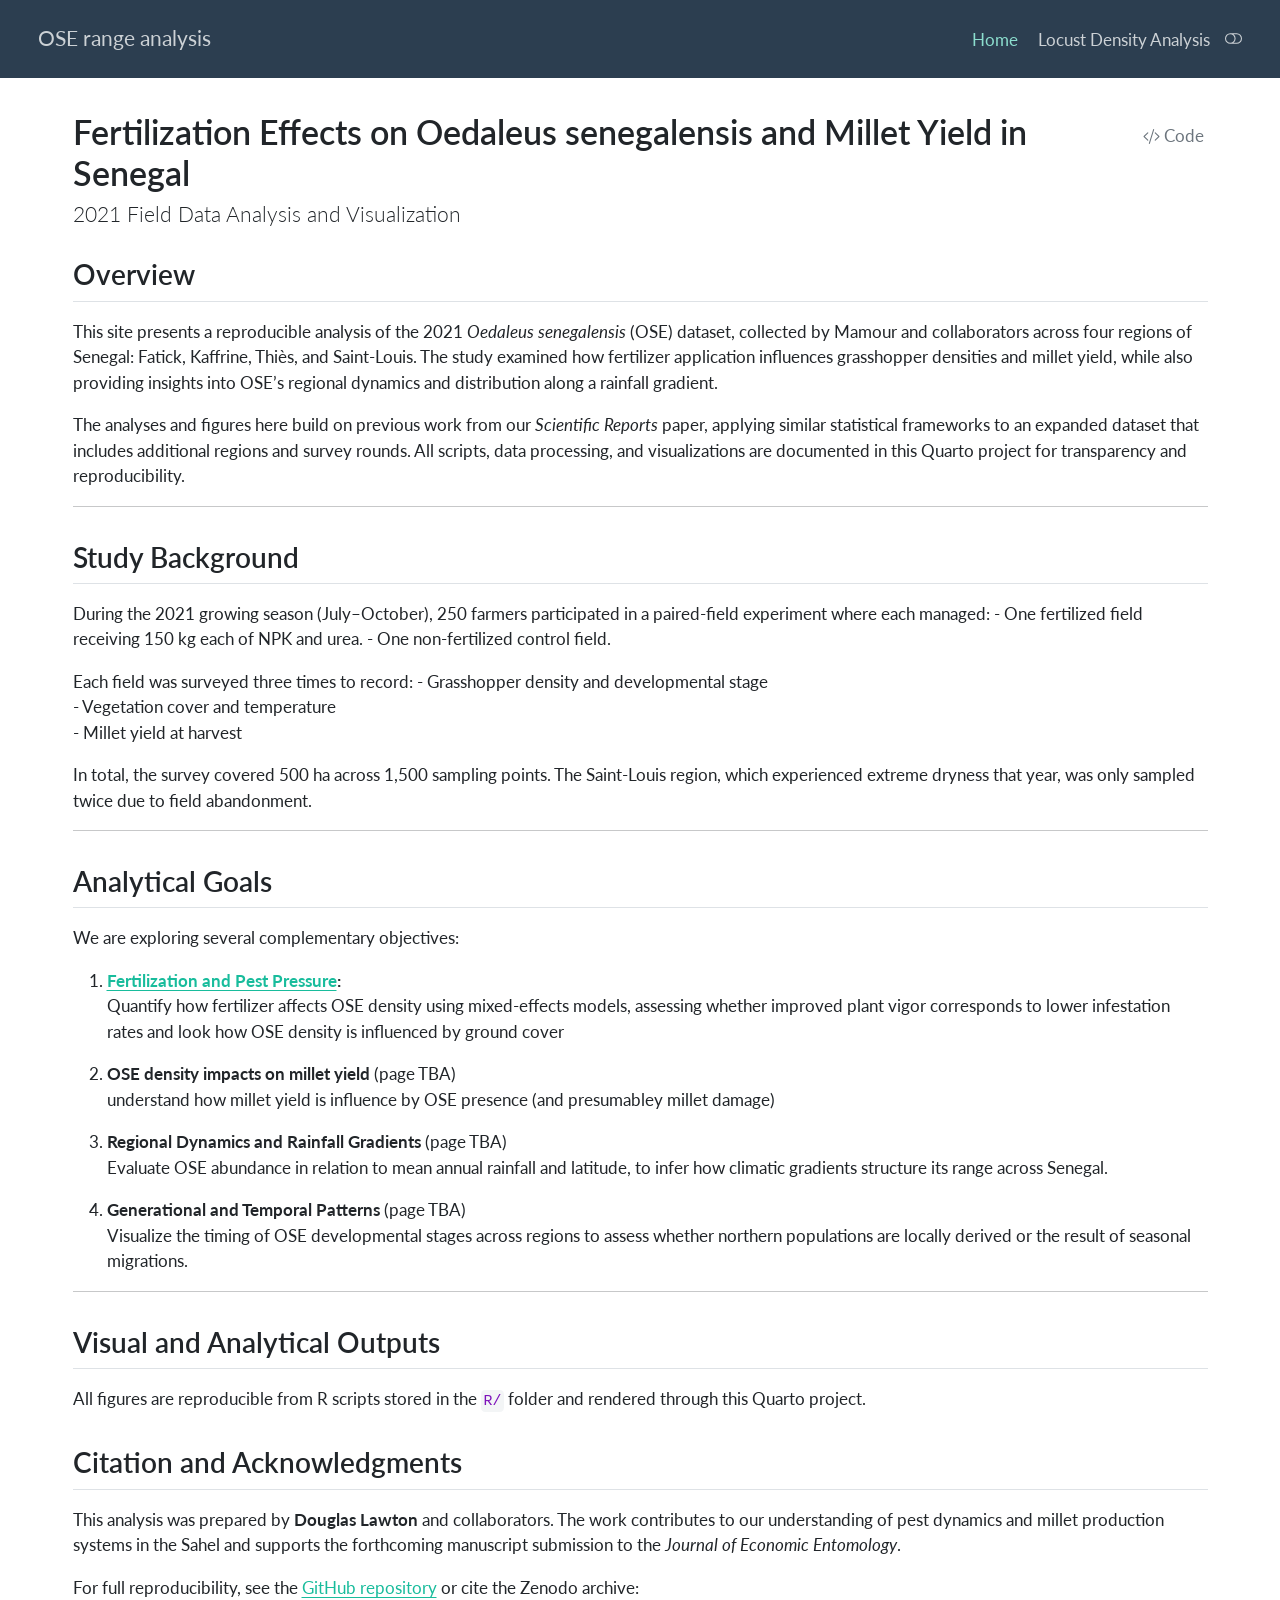
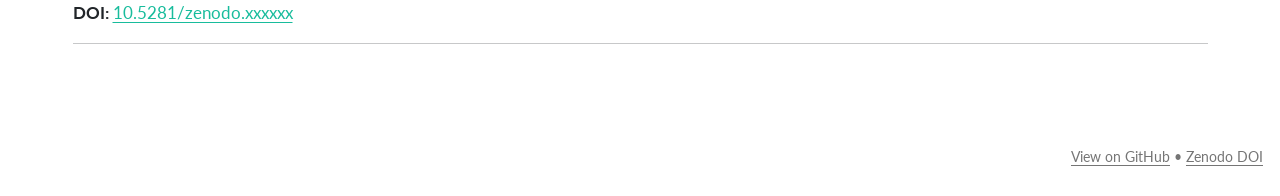
==== index.html @ 30ca5d44 "deploy: 63b0f845872b138d04b19050a81997690f4b0349" ====
<html xmlns="http://www.w3.org/1999/xhtml">    
  <head>      
    <title>Redirect to R/index.html</title>      
    <meta http-equiv="refresh" content="0;URL='R/index.html'" />    
  </head>    
  <body> 
  </body>  
</html>
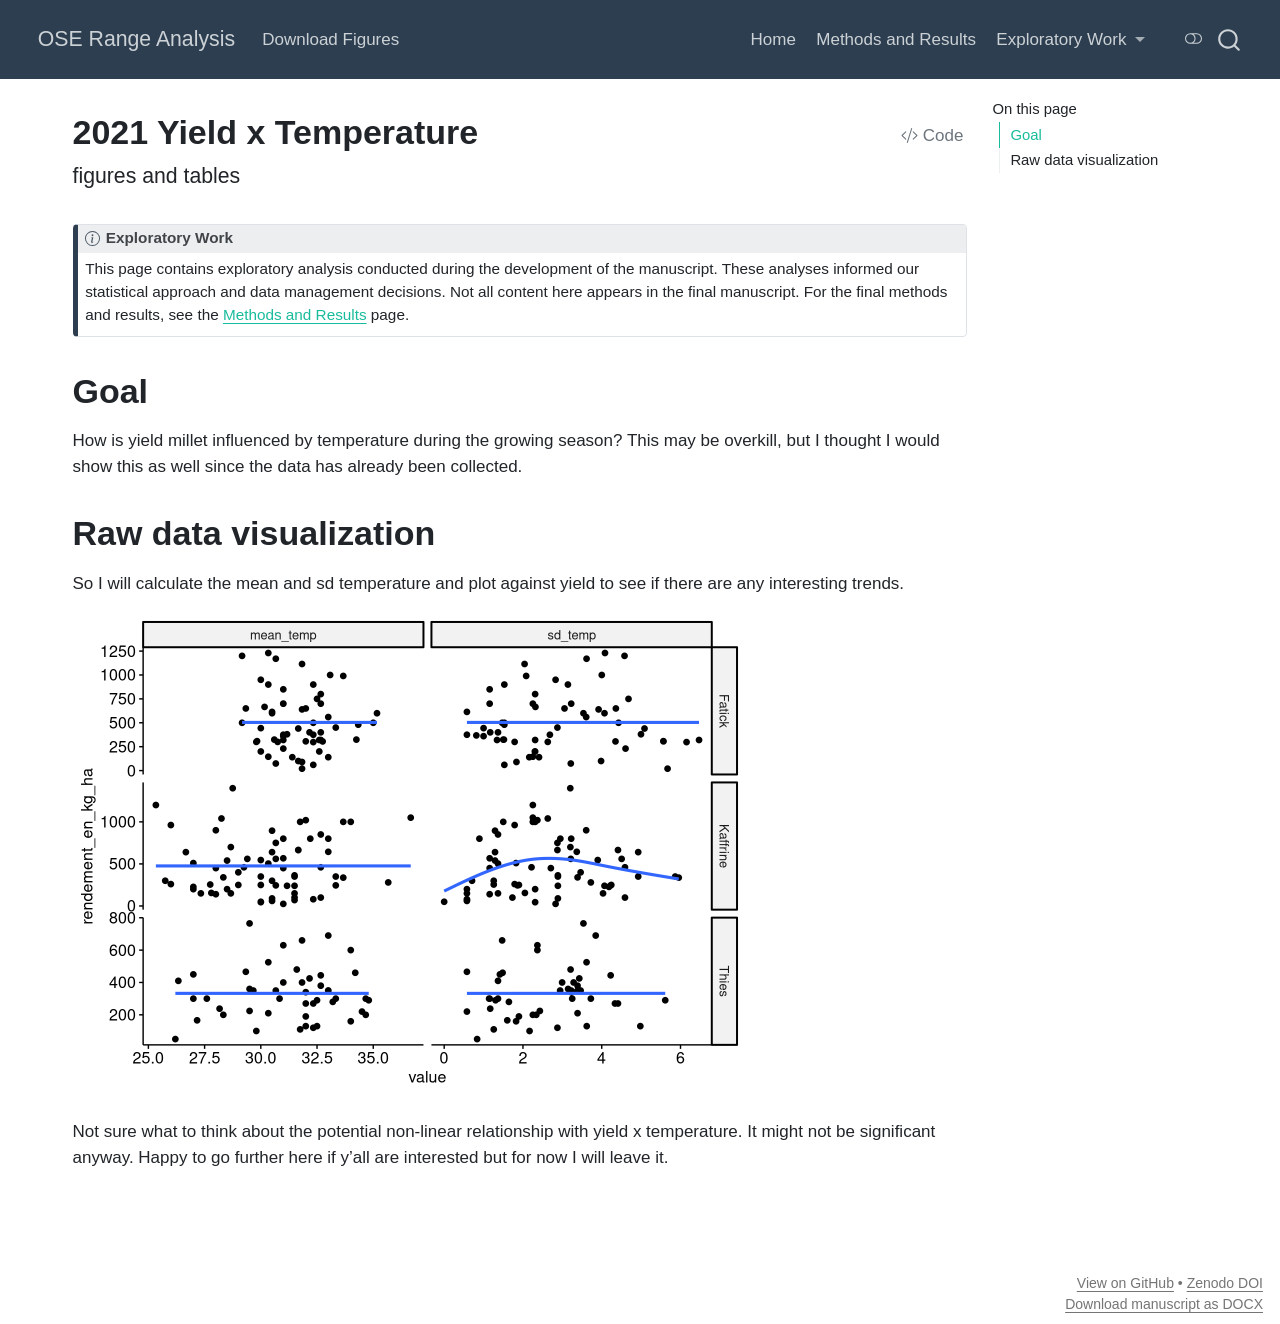
==== commit d56a8766: "deploy: 7c8945ab4e0af39a57e1a11bb1c5270d26ec6f13" ====
--- a/index.html
+++ b/index.html
@@ -1,7 +1,7 @@
 <html xmlns="http://www.w3.org/1999/xhtml">    
   <head>      
-    <title>Redirect to R/index.html</title>      
-    <meta http-equiv="refresh" content="0;URL='R/index.html'" />    
+    <title>Redirect to R/analysis/yield_environment.html</title>      
+    <meta http-equiv="refresh" content="0;URL='R/analysis/yield_environment.html'" />    
   </head>    
   <body> 
   </body>  
